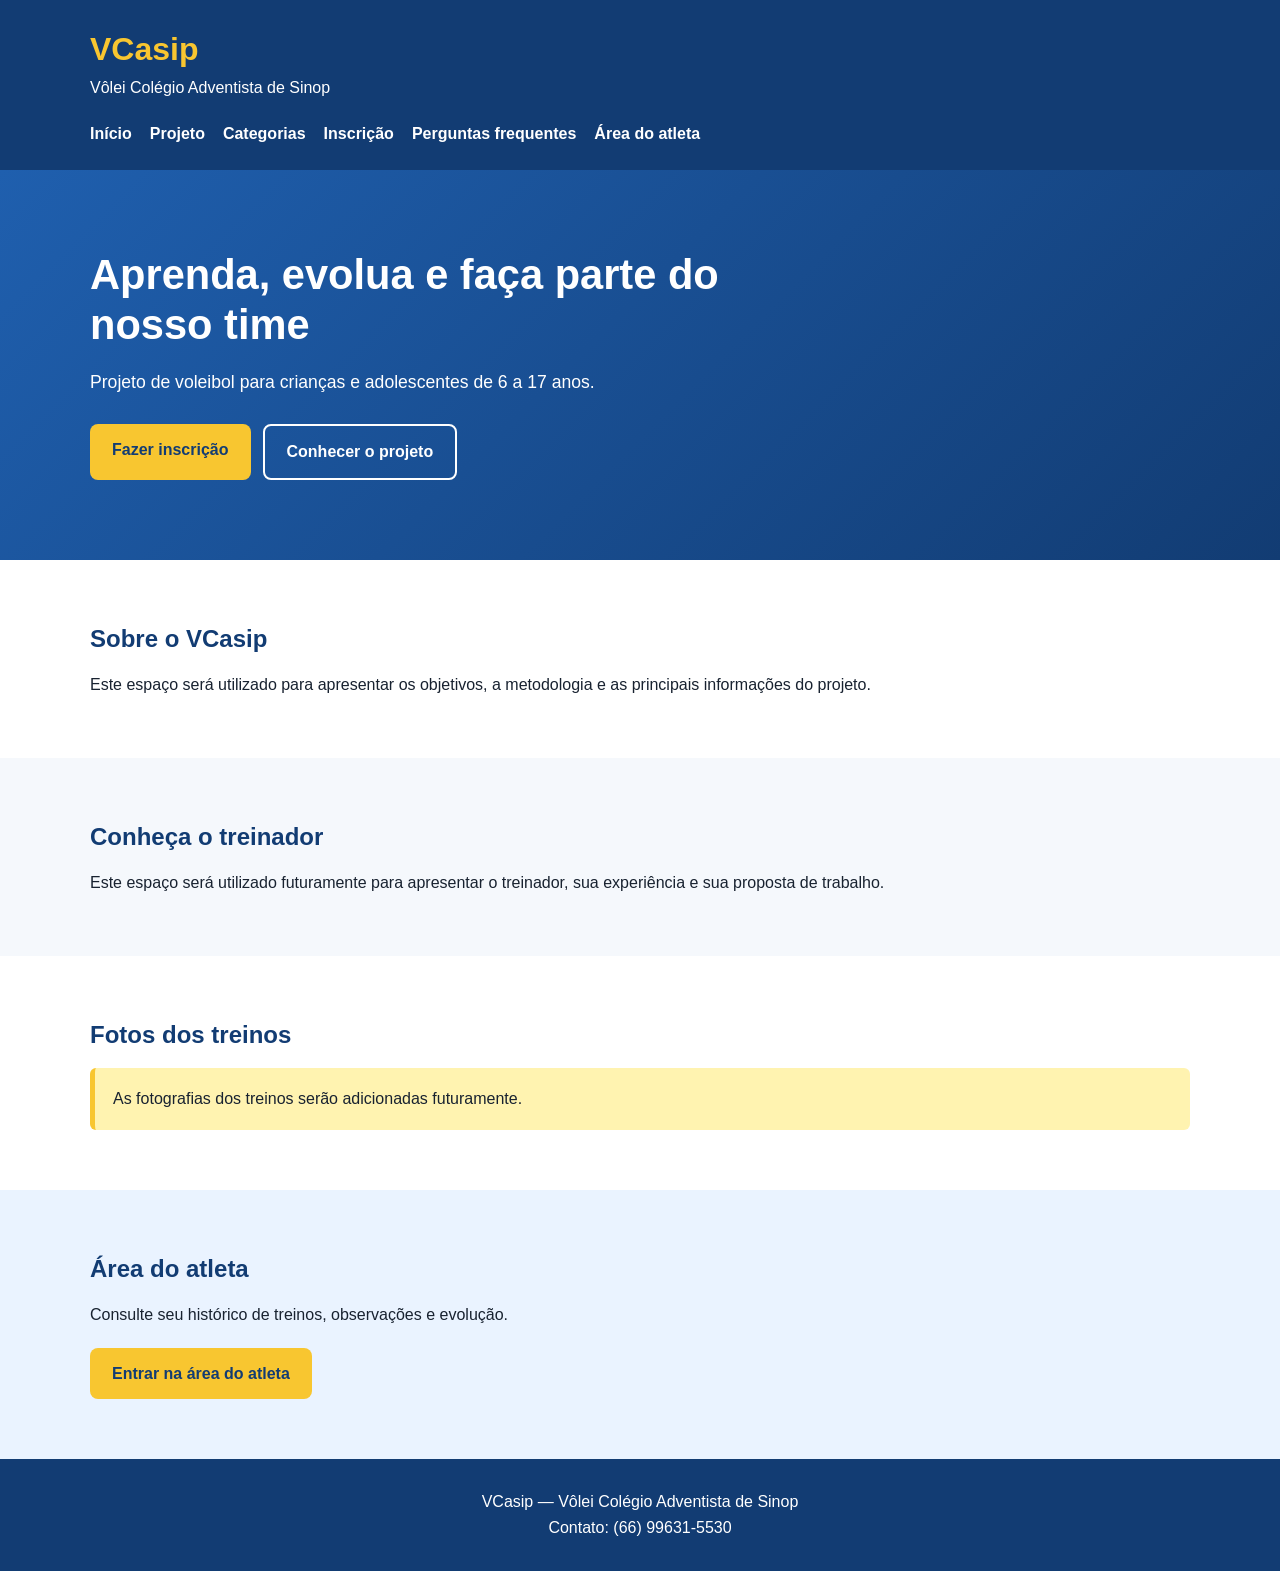
==== index.html @ a13bc0fa "Primeira versão do site VCasip" ====
<!DOCTYPE html>
<html lang="pt-BR">
<head>
    <meta charset="UTF-8">

    <meta
        name="viewport"
        content="width=device-width, initial-scale=1.0"
    >

    <meta
        name="description"
        content="Site oficial do Vôlei Colégio Adventista de Sinop - VCasip"
    >

    <title>VCasip | Vôlei Colégio Adventista de Sinop</title>

    <link rel="stylesheet" href="css/style.css">
</head>

<body>
    <header class="cabecalho">
        <div class="container">
            <h1>VCasip</h1>

            <p>Vôlei Colégio Adventista de Sinop</p>

            <nav>
                <a href="index.html">Início</a>
                <a href="sobre.html">Projeto</a>
                <a href="categorias.html">Categorias</a>
                <a href="inscricao.html">Inscrição</a>
                <a href="faq.html">Perguntas frequentes</a>
                <a href="atleta.html">Área do atleta</a>
            </nav>
        </div>
    </header>

    <main>
        <section class="destaque">
            <div class="container">
                <h2>Aprenda, evolua e faça parte do nosso time</h2>

                <p>
                    Projeto de voleibol para crianças e adolescentes
                    de 6 a 17 anos.
                </p>

                <div class="acoes">
                    <a class="botao principal" href="inscricao.html">
                        Fazer inscrição
                    </a>

                    <a class="botao secundario" href="sobre.html">
                        Conhecer o projeto
                    </a>
                </div>
            </div>
        </section>

        <section class="secao">
            <div class="container">
                <h2>Sobre o VCasip</h2>

                <p>
                    Este espaço será utilizado para apresentar os objetivos,
                    a metodologia e as principais informações do projeto.
                </p>
            </div>
        </section>

        <section class="secao">
            <div class="container">
                <h2>Conheça o treinador</h2>

                <p>
                    Este espaço será utilizado futuramente para apresentar
                    o treinador, sua experiência e sua proposta de trabalho.
                </p>
            </div>
        </section>

        <section class="secao">
            <div class="container">
                <h2>Fotos dos treinos</h2>

                <div class="aviso">
                    As fotografias dos treinos serão adicionadas futuramente.
                </div>
            </div>
        </section>

        <section class="secao chamada-atleta">
            <div class="container">
                <h2>Área do atleta</h2>

                <p>
                    Consulte seu histórico de treinos, observações e evolução.
                </p>

                <a class="botao principal" href="atleta.html">
                    Entrar na área do atleta
                </a>
            </div>
        </section>
    </main>

    <footer>
        <div class="container">
            <p>VCasip — Vôlei Colégio Adventista de Sinop</p>
            <p>Contato: (66) 99631-5530</p>
        </div>
    </footer>

    <script src="js/main.js"></script>
</body>
</html>
---- css/style.css ----
:root {
    --azul-escuro: #123c73;
    --azul-principal: #1f5fae;
    --azul-claro: #eaf3ff;
    --amarelo: #f8c630;
    --amarelo-claro: #fff3b0;
    --branco: #ffffff;
    --fundo: #f5f8fc;
    --texto: #182230;
    --cinza: #667085;
    --borda: #d8e0eb;
}

* {
    box-sizing: border-box;
    margin: 0;
    padding: 0;
}

body {
    background-color: var(--fundo);
    color: var(--texto);
    font-family: Arial, Helvetica, sans-serif;
    line-height: 1.6;
}

.container {
    width: min(1100px, 90%);
    margin: 0 auto;
}

.cabecalho {
    background-color: var(--azul-escuro);
    color: var(--branco);
    padding: 24px 0;
}

.cabecalho h1 {
    color: var(--amarelo);
    font-size: 2rem;
}

.cabecalho nav {
    display: flex;
    flex-wrap: wrap;
    gap: 18px;
    margin-top: 20px;
}

.cabecalho nav a {
    color: var(--branco);
    text-decoration: none;
    font-weight: bold;
}

.cabecalho nav a:hover {
    color: var(--amarelo);
}

.destaque {
    background:
        linear-gradient(
            135deg,
            var(--azul-principal),
            var(--azul-escuro)
        );
    color: var(--branco);
    padding: 80px 0;
}

.destaque h2 {
    max-width: 700px;
    font-size: 2.6rem;
    line-height: 1.2;
}

.destaque p {
    max-width: 650px;
    margin-top: 18px;
    font-size: 1.1rem;
}

.acoes {
    display: flex;
    flex-wrap: wrap;
    gap: 12px;
    margin-top: 28px;
}

.botao {
    display: inline-block;
    border-radius: 8px;
    padding: 13px 22px;
    text-decoration: none;
    font-weight: bold;
}

.botao.principal {
    background-color: var(--amarelo);
    color: var(--azul-escuro);
}

.botao.secundario {
    border: 2px solid var(--branco);
    color: var(--branco);
}

.secao {
    padding: 60px 0;
}

.secao:nth-child(even) {
    background-color: var(--branco);
}

.secao h2 {
    color: var(--azul-escuro);
    margin-bottom: 14px;
}

.aviso {
    border-left: 5px solid var(--amarelo);
    background-color: var(--amarelo-claro);
    border-radius: 6px;
    padding: 18px;
}

.chamada-atleta {
    background-color: var(--azul-claro);
}

.chamada-atleta .botao {
    margin-top: 20px;
}

footer {
    background-color: var(--azul-escuro);
    color: var(--branco);
    padding: 30px 0;
    text-align: center;
}

@media (max-width: 700px) {
    .cabecalho nav {
        flex-direction: column;
        gap: 10px;
    }

    .destaque {
        padding: 55px 0;
    }

    .destaque h2 {
        font-size: 2rem;
    }
}
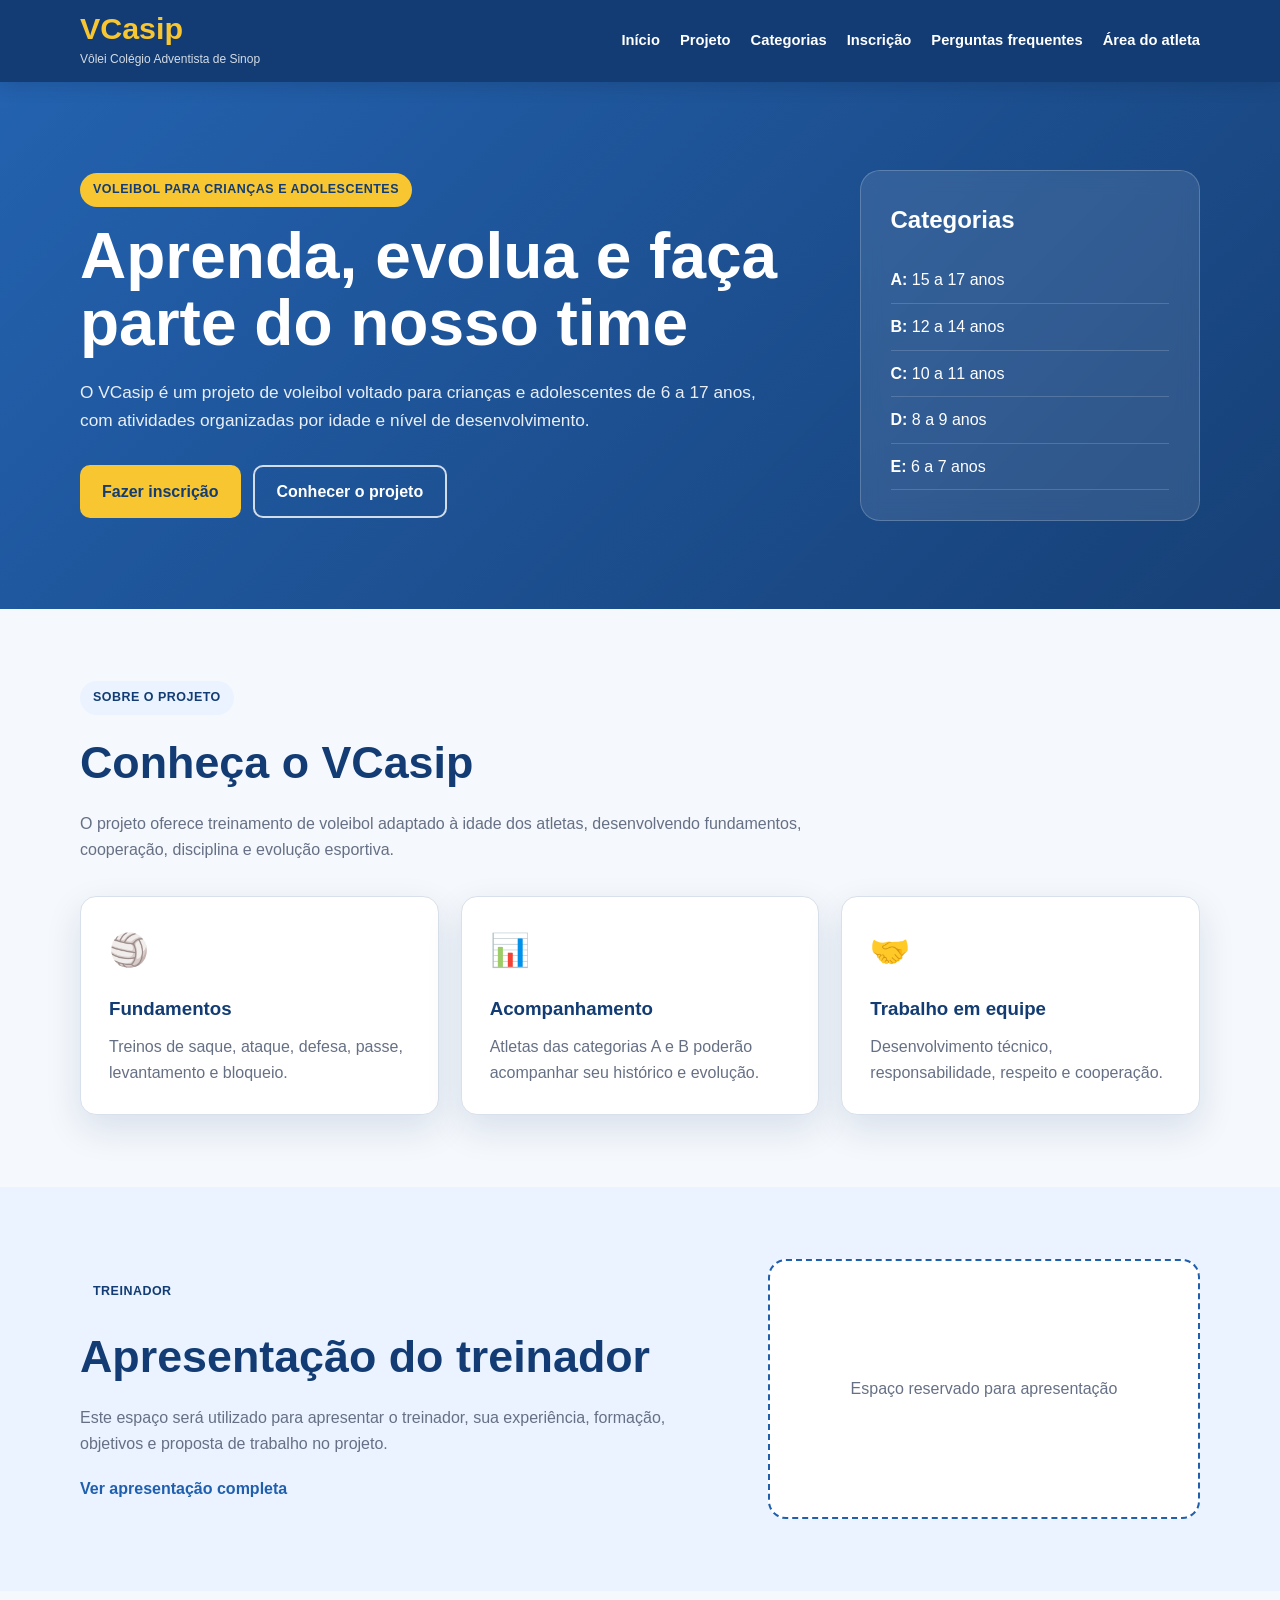
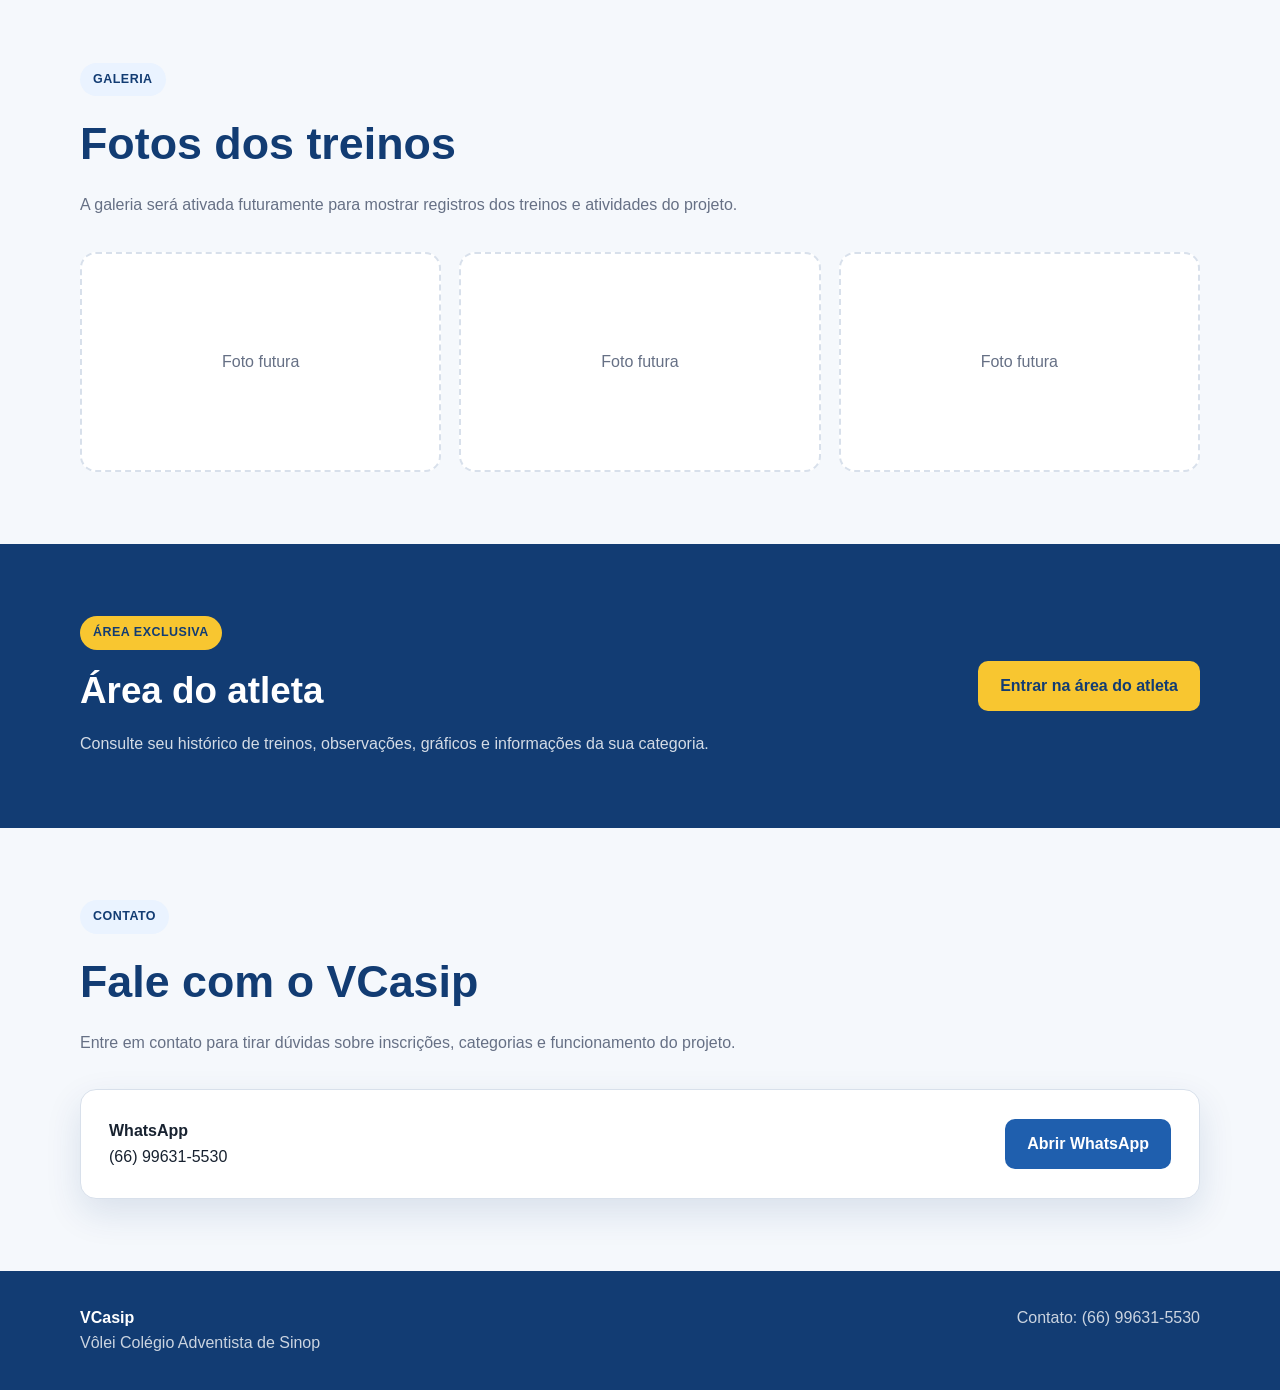
==== commit cb4efe77: "Cria pagina inicial e formulario de inscricao" ====
--- a/index.html
+++ b/index.html
@@ -20,12 +20,27 @@
 
 <body>
     <header class="cabecalho">
-        <div class="container">
-            <h1>VCasip</h1>
-
-            <p>Vôlei Colégio Adventista de Sinop</p>
-
-            <nav>
+        <div class="container cabecalho-conteudo">
+            <div class="identidade">
+                <a href="index.html" class="logo">
+                    VCasip
+                </a>
+
+                <span class="subtitulo-logo">
+                    Vôlei Colégio Adventista de Sinop
+                </span>
+            </div>
+
+            <button
+                class="botao-menu"
+                id="botao-menu"
+                aria-label="Abrir menu"
+                aria-expanded="false"
+            >
+                ☰
+            </button>
+
+            <nav class="menu" id="menu-principal">
                 <a href="index.html">Início</a>
                 <a href="sobre.html">Projeto</a>
                 <a href="categorias.html">Categorias</a>
@@ -37,78 +52,229 @@
     </header>
 
     <main>
-        <section class="destaque">
-            <div class="container">
-                <h2>Aprenda, evolua e faça parte do nosso time</h2>
-
-                <p>
-                    Projeto de voleibol para crianças e adolescentes
-                    de 6 a 17 anos.
-                </p>
-
-                <div class="acoes">
-                    <a class="botao principal" href="inscricao.html">
-                        Fazer inscrição
-                    </a>
-
-                    <a class="botao secundario" href="sobre.html">
-                        Conhecer o projeto
-                    </a>
+        <section class="hero">
+            <div class="container hero-conteudo">
+                <div class="hero-texto">
+                    <span class="etiqueta">
+                        Voleibol para crianças e adolescentes
+                    </span>
+
+                    <h1>
+                        Aprenda, evolua e faça parte do nosso time
+                    </h1>
+
+                    <p>
+                        O VCasip é um projeto de voleibol voltado para
+                        crianças e adolescentes de 6 a 17 anos, com
+                        atividades organizadas por idade e nível de
+                        desenvolvimento.
+                    </p>
+
+                    <div class="grupo-botoes">
+                        <a
+                            class="botao botao-amarelo"
+                            href="inscricao.html"
+                        >
+                            Fazer inscrição
+                        </a>
+
+                        <a
+                            class="botao botao-contorno"
+                            href="sobre.html"
+                        >
+                            Conhecer o projeto
+                        </a>
+                    </div>
+                </div>
+
+                <div class="hero-cartao">
+                    <h2>Categorias</h2>
+
+                    <ul>
+                        <li><strong>A:</strong> 15 a 17 anos</li>
+                        <li><strong>B:</strong> 12 a 14 anos</li>
+                        <li><strong>C:</strong> 10 a 11 anos</li>
+                        <li><strong>D:</strong> 8 a 9 anos</li>
+                        <li><strong>E:</strong> 6 a 7 anos</li>
+                    </ul>
                 </div>
             </div>
         </section>
 
         <section class="secao">
             <div class="container">
-                <h2>Sobre o VCasip</h2>
-
-                <p>
-                    Este espaço será utilizado para apresentar os objetivos,
-                    a metodologia e as principais informações do projeto.
-                </p>
+                <div class="cabecalho-secao">
+                    <span class="etiqueta etiqueta-azul">
+                        Sobre o projeto
+                    </span>
+
+                    <h2>Conheça o VCasip</h2>
+
+                    <p>
+                        O projeto oferece treinamento de voleibol adaptado
+                        à idade dos atletas, desenvolvendo fundamentos,
+                        cooperação, disciplina e evolução esportiva.
+                    </p>
+                </div>
+
+                <div class="grade-cards">
+                    <article class="card">
+                        <div class="icone-card">🏐</div>
+
+                        <h3>Fundamentos</h3>
+
+                        <p>
+                            Treinos de saque, ataque, defesa, passe,
+                            levantamento e bloqueio.
+                        </p>
+                    </article>
+
+                    <article class="card">
+                        <div class="icone-card">📊</div>
+
+                        <h3>Acompanhamento</h3>
+
+                        <p>
+                            Atletas das categorias A e B poderão acompanhar
+                            seu histórico e evolução.
+                        </p>
+                    </article>
+
+                    <article class="card">
+                        <div class="icone-card">🤝</div>
+
+                        <h3>Trabalho em equipe</h3>
+
+                        <p>
+                            Desenvolvimento técnico, responsabilidade,
+                            respeito e cooperação.
+                        </p>
+                    </article>
+                </div>
+            </div>
+        </section>
+
+        <section class="secao secao-azul-claro">
+            <div class="container duas-colunas">
+                <div>
+                    <span class="etiqueta etiqueta-azul">
+                        Treinador
+                    </span>
+
+                    <h2>Apresentação do treinador</h2>
+
+                    <p>
+                        Este espaço será utilizado para apresentar o
+                        treinador, sua experiência, formação, objetivos
+                        e proposta de trabalho no projeto.
+                    </p>
+
+                    <a
+                        href="sobre.html"
+                        class="link-destaque"
+                    >
+                        Ver apresentação completa
+                    </a>
+                </div>
+
+                <div class="cartao-placeholder">
+                    <span>Espaço reservado para apresentação</span>
+                </div>
             </div>
         </section>
 
         <section class="secao">
             <div class="container">
-                <h2>Conheça o treinador</h2>
-
-                <p>
-                    Este espaço será utilizado futuramente para apresentar
-                    o treinador, sua experiência e sua proposta de trabalho.
-                </p>
+                <div class="cabecalho-secao">
+                    <span class="etiqueta etiqueta-azul">
+                        Galeria
+                    </span>
+
+                    <h2>Fotos dos treinos</h2>
+
+                    <p>
+                        A galeria será ativada futuramente para mostrar
+                        registros dos treinos e atividades do projeto.
+                    </p>
+                </div>
+
+                <div class="galeria-placeholder">
+                    <div>Foto futura</div>
+                    <div>Foto futura</div>
+                    <div>Foto futura</div>
+                </div>
+            </div>
+        </section>
+
+        <section class="secao chamada">
+            <div class="container chamada-conteudo">
+                <div>
+                    <span class="etiqueta">
+                        Área exclusiva
+                    </span>
+
+                    <h2>Área do atleta</h2>
+
+                    <p>
+                        Consulte seu histórico de treinos, observações,
+                        gráficos e informações da sua categoria.
+                    </p>
+                </div>
+
+                <a
+                    href="atleta.html"
+                    class="botao botao-amarelo"
+                >
+                    Entrar na área do atleta
+                </a>
             </div>
         </section>
 
         <section class="secao">
             <div class="container">
-                <h2>Fotos dos treinos</h2>
-
-                <div class="aviso">
-                    As fotografias dos treinos serão adicionadas futuramente.
-                </div>
-            </div>
-        </section>
-
-        <section class="secao chamada-atleta">
-            <div class="container">
-                <h2>Área do atleta</h2>
-
-                <p>
-                    Consulte seu histórico de treinos, observações e evolução.
-                </p>
-
-                <a class="botao principal" href="atleta.html">
-                    Entrar na área do atleta
-                </a>
+                <div class="cabecalho-secao">
+                    <span class="etiqueta etiqueta-azul">
+                        Contato
+                    </span>
+
+                    <h2>Fale com o VCasip</h2>
+
+                    <p>
+                        Entre em contato para tirar dúvidas sobre inscrições,
+                        categorias e funcionamento do projeto.
+                    </p>
+                </div>
+
+                <div class="contato-card">
+                    <div>
+                        <strong>WhatsApp</strong>
+                        <p>(66) 99631-5530</p>
+                    </div>
+
+                    <a
+                        class="botao botao-azul"
+                        href="https://wa.me/5566996315530"
+                        target="_blank"
+                        rel="noopener noreferrer"
+                    >
+                        Abrir WhatsApp
+                    </a>
+                </div>
             </div>
         </section>
     </main>
 
-    <footer>
-        <div class="container">
-            <p>VCasip — Vôlei Colégio Adventista de Sinop</p>
-            <p>Contato: (66) 99631-5530</p>
+    <footer class="rodape">
+        <div class="container rodape-conteudo">
+            <div>
+                <strong>VCasip</strong>
+
+                <p>Vôlei Colégio Adventista de Sinop</p>
+            </div>
+
+            <div>
+                <p>Contato: (66) 99631-5530</p>
+            </div>
         </div>
     </footer>
 
--- a/css/style.css
+++ b/css/style.css
@@ -3,18 +3,28 @@
     --azul-principal: #1f5fae;
     --azul-claro: #eaf3ff;
     --amarelo: #f8c630;
-    --amarelo-claro: #fff3b0;
+    --amarelo-hover: #e7b51d;
+    --amarelo-claro: #fff4bd;
     --branco: #ffffff;
     --fundo: #f5f8fc;
     --texto: #182230;
     --cinza: #667085;
     --borda: #d8e0eb;
+    --sucesso: #137a42;
+    --sucesso-fundo: #e7f8ef;
+    --erro: #b42318;
+    --erro-fundo: #fff0ee;
+    --sombra: 0 14px 36px rgba(18, 60, 115, 0.12);
 }
 
 * {
     box-sizing: border-box;
     margin: 0;
     padding: 0;
+}
+
+html {
+    scroll-behavior: smooth;
 }
 
 body {
@@ -24,40 +34,334 @@
     line-height: 1.6;
 }
 
+a {
+    color: inherit;
+}
+
+button,
+input,
+select,
+textarea {
+    font: inherit;
+}
+
 .container {
-    width: min(1100px, 90%);
+    width: min(1120px, 90%);
     margin: 0 auto;
 }
 
 .cabecalho {
+    position: sticky;
+    top: 0;
+    z-index: 1000;
     background-color: var(--azul-escuro);
     color: var(--branco);
-    padding: 24px 0;
-}
-
-.cabecalho h1 {
+    box-shadow: 0 4px 18px rgba(0, 0, 0, 0.12);
+}
+
+.cabecalho-conteudo {
+    display: flex;
+    align-items: center;
+    justify-content: space-between;
+    min-height: 82px;
+    gap: 24px;
+}
+
+.identidade {
+    display: flex;
+    flex-direction: column;
+}
+
+.logo {
     color: var(--amarelo);
+    font-size: 1.9rem;
+    font-weight: 800;
+    line-height: 1;
+    text-decoration: none;
+}
+
+.subtitulo-logo {
+    margin-top: 6px;
+    font-size: 0.75rem;
+    color: rgba(255, 255, 255, 0.82);
+}
+
+.menu {
+    display: flex;
+    align-items: center;
+    flex-wrap: wrap;
+    gap: 20px;
+}
+
+.menu a {
+    color: var(--branco);
+    text-decoration: none;
+    font-size: 0.92rem;
+    font-weight: 700;
+}
+
+.menu a:hover {
+    color: var(--amarelo);
+}
+
+.botao-menu {
+    display: none;
+    border: 0;
+    background: transparent;
+    color: var(--branco);
+    font-size: 1.8rem;
+    cursor: pointer;
+}
+
+.hero {
+    background:
+        linear-gradient(
+            135deg,
+            rgba(31, 95, 174, 0.98),
+            rgba(18, 60, 115, 0.98)
+        );
+    color: var(--branco);
+    padding: 88px 0;
+}
+
+.hero-conteudo {
+    display: grid;
+    grid-template-columns: 1.5fr 0.7fr;
+    align-items: center;
+    gap: 50px;
+}
+
+.hero-texto h1 {
+    max-width: 760px;
+    margin-top: 16px;
+    font-size: clamp(2.3rem, 5vw, 4.5rem);
+    line-height: 1.05;
+}
+
+.hero-texto p {
+    max-width: 680px;
+    margin-top: 22px;
+    color: rgba(255, 255, 255, 0.9);
+    font-size: 1.08rem;
+}
+
+.etiqueta {
+    display: inline-block;
+    border-radius: 999px;
+    background-color: var(--amarelo);
+    color: var(--azul-escuro);
+    padding: 7px 13px;
+    font-size: 0.78rem;
+    font-weight: 800;
+    letter-spacing: 0.04em;
+    text-transform: uppercase;
+}
+
+.etiqueta-azul {
+    background-color: var(--azul-claro);
+    color: var(--azul-escuro);
+}
+
+.grupo-botoes {
+    display: flex;
+    flex-wrap: wrap;
+    gap: 12px;
+    margin-top: 30px;
+}
+
+.botao {
+    display: inline-flex;
+    align-items: center;
+    justify-content: center;
+    min-height: 48px;
+    border: 0;
+    border-radius: 10px;
+    padding: 12px 22px;
+    font-weight: 800;
+    text-decoration: none;
+    cursor: pointer;
+    transition:
+        transform 0.2s ease,
+        background-color 0.2s ease;
+}
+
+.botao:hover {
+    transform: translateY(-2px);
+}
+
+.botao-amarelo {
+    background-color: var(--amarelo);
+    color: var(--azul-escuro);
+}
+
+.botao-amarelo:hover {
+    background-color: var(--amarelo-hover);
+}
+
+.botao-azul {
+    background-color: var(--azul-principal);
+    color: var(--branco);
+}
+
+.botao-contorno {
+    border: 2px solid rgba(255, 255, 255, 0.8);
+    background-color: transparent;
+    color: var(--branco);
+}
+
+.hero-cartao {
+    border: 1px solid rgba(255, 255, 255, 0.2);
+    border-radius: 20px;
+    background-color: rgba(255, 255, 255, 0.1);
+    padding: 30px;
+    backdrop-filter: blur(10px);
+}
+
+.hero-cartao h2 {
+    margin-bottom: 18px;
+}
+
+.hero-cartao ul {
+    list-style: none;
+}
+
+.hero-cartao li {
+    border-bottom: 1px solid rgba(255, 255, 255, 0.16);
+    padding: 10px 0;
+}
+
+.secao {
+    padding: 72px 0;
+}
+
+.secao-azul-claro {
+    background-color: var(--azul-claro);
+}
+
+.cabecalho-secao {
+    max-width: 760px;
+    margin-bottom: 34px;
+}
+
+.cabecalho-secao h2,
+.duas-colunas h2 {
+    margin-top: 12px;
+    color: var(--azul-escuro);
+    font-size: clamp(1.8rem, 4vw, 2.8rem);
+}
+
+.cabecalho-secao p,
+.duas-colunas p {
+    margin-top: 12px;
+    color: var(--cinza);
+}
+
+.grade-cards {
+    display: grid;
+    grid-template-columns: repeat(3, 1fr);
+    gap: 22px;
+}
+
+.card {
+    border: 1px solid var(--borda);
+    border-radius: 16px;
+    background-color: var(--branco);
+    padding: 28px;
+    box-shadow: var(--sombra);
+}
+
+.icone-card {
+    margin-bottom: 18px;
     font-size: 2rem;
 }
 
-.cabecalho nav {
-    display: flex;
-    flex-wrap: wrap;
+.card h3 {
+    margin-bottom: 10px;
+    color: var(--azul-escuro);
+}
+
+.card p {
+    color: var(--cinza);
+}
+
+.duas-colunas {
+    display: grid;
+    grid-template-columns: 1.2fr 0.8fr;
+    align-items: center;
+    gap: 40px;
+}
+
+.link-destaque {
+    display: inline-block;
+    margin-top: 20px;
+    color: var(--azul-principal);
+    font-weight: 800;
+    text-decoration: none;
+}
+
+.cartao-placeholder {
+    display: grid;
+    min-height: 260px;
+    place-items: center;
+    border: 2px dashed var(--azul-principal);
+    border-radius: 18px;
+    background-color: var(--branco);
+    color: var(--cinza);
+    text-align: center;
+}
+
+.galeria-placeholder {
+    display: grid;
+    grid-template-columns: repeat(3, 1fr);
     gap: 18px;
-    margin-top: 20px;
-}
-
-.cabecalho nav a {
-    color: var(--branco);
-    text-decoration: none;
-    font-weight: bold;
-}
-
-.cabecalho nav a:hover {
-    color: var(--amarelo);
-}
-
-.destaque {
+}
+
+.galeria-placeholder div {
+    display: grid;
+    min-height: 220px;
+    place-items: center;
+    border: 2px dashed var(--borda);
+    border-radius: 16px;
+    background-color: var(--branco);
+    color: var(--cinza);
+}
+
+.chamada {
+    background-color: var(--azul-escuro);
+    color: var(--branco);
+}
+
+.chamada-conteudo {
+    display: flex;
+    align-items: center;
+    justify-content: space-between;
+    gap: 30px;
+}
+
+.chamada h2 {
+    margin-top: 12px;
+    font-size: 2.3rem;
+}
+
+.chamada p {
+    max-width: 650px;
+    margin-top: 10px;
+    color: rgba(255, 255, 255, 0.82);
+}
+
+.contato-card {
+    display: flex;
+    align-items: center;
+    justify-content: space-between;
+    gap: 24px;
+    border: 1px solid var(--borda);
+    border-radius: 16px;
+    background-color: var(--branco);
+    padding: 28px;
+    box-shadow: var(--sombra);
+}
+
+.topo-pagina {
     background:
         linear-gradient(
             135deg,
@@ -65,92 +369,211 @@
             var(--azul-escuro)
         );
     color: var(--branco);
-    padding: 80px 0;
-}
-
-.destaque h2 {
-    max-width: 700px;
-    font-size: 2.6rem;
-    line-height: 1.2;
-}
-
-.destaque p {
-    max-width: 650px;
-    margin-top: 18px;
-    font-size: 1.1rem;
-}
-
-.acoes {
-    display: flex;
-    flex-wrap: wrap;
-    gap: 12px;
-    margin-top: 28px;
-}
-
-.botao {
-    display: inline-block;
-    border-radius: 8px;
-    padding: 13px 22px;
-    text-decoration: none;
-    font-weight: bold;
-}
-
-.botao.principal {
-    background-color: var(--amarelo);
-    color: var(--azul-escuro);
-}
-
-.botao.secundario {
-    border: 2px solid var(--branco);
-    color: var(--branco);
-}
-
-.secao {
-    padding: 60px 0;
-}
-
-.secao:nth-child(even) {
+    padding: 64px 0;
+}
+
+.topo-pagina h1 {
+    margin-top: 12px;
+    font-size: clamp(2.1rem, 5vw, 3.7rem);
+}
+
+.topo-pagina p {
+    max-width: 720px;
+    margin-top: 14px;
+    color: rgba(255, 255, 255, 0.86);
+}
+
+.container-formulario {
+    max-width: 900px;
+}
+
+.formulario {
+    border: 1px solid var(--borda);
+    border-radius: 18px;
     background-color: var(--branco);
-}
-
-.secao h2 {
-    color: var(--azul-escuro);
-    margin-bottom: 14px;
-}
-
-.aviso {
-    border-left: 5px solid var(--amarelo);
-    background-color: var(--amarelo-claro);
-    border-radius: 6px;
-    padding: 18px;
-}
-
-.chamada-atleta {
+    padding: 34px;
+    box-shadow: var(--sombra);
+}
+
+.bloco-formulario + .bloco-formulario {
+    border-top: 1px solid var(--borda);
+    margin-top: 34px;
+    padding-top: 34px;
+}
+
+.bloco-formulario h2 {
+    margin-bottom: 24px;
+    color: var(--azul-escuro);
+}
+
+.grade-formulario {
+    display: grid;
+    grid-template-columns: repeat(2, 1fr);
+    gap: 20px;
+}
+
+.campo {
+    display: flex;
+    flex-direction: column;
+}
+
+.campo-largo {
+    grid-column: 1 / -1;
+}
+
+.campo label {
+    margin-bottom: 7px;
+    color: var(--azul-escuro);
+    font-weight: 700;
+}
+
+.campo input,
+.campo select,
+.campo textarea {
+    width: 100%;
+    border: 1px solid var(--borda);
+    border-radius: 9px;
+    background-color: var(--branco);
+    padding: 12px 13px;
+    color: var(--texto);
+    outline: none;
+}
+
+.campo input:focus,
+.campo select:focus,
+.campo textarea:focus {
+    border-color: var(--azul-principal);
+    box-shadow: 0 0 0 3px rgba(31, 95, 174, 0.12);
+}
+
+.campo input[readonly] {
     background-color: var(--azul-claro);
-}
-
-.chamada-atleta .botao {
-    margin-top: 20px;
-}
-
-footer {
+    color: var(--azul-escuro);
+    font-weight: 700;
+}
+
+.campo-checkbox {
+    display: flex;
+    align-items: flex-start;
+    gap: 10px;
+    margin-top: 22px;
+}
+
+.campo-checkbox input {
+    width: 18px;
+    height: 18px;
+    margin-top: 3px;
+}
+
+.mensagem-erro {
+    min-height: 18px;
+    margin-top: 5px;
+    color: var(--erro);
+    font-size: 0.82rem;
+}
+
+.campo-invalido {
+    border-color: var(--erro) !important;
+}
+
+.mensagem-formulario {
+    display: none;
+    border-radius: 10px;
+    margin-top: 24px;
+    padding: 14px;
+}
+
+.mensagem-formulario.sucesso {
+    display: block;
+    background-color: var(--sucesso-fundo);
+    color: var(--sucesso);
+}
+
+.mensagem-formulario.erro {
+    display: block;
+    background-color: var(--erro-fundo);
+    color: var(--erro);
+}
+
+.botao-enviar {
+    width: 100%;
+    margin-top: 24px;
+}
+
+.rodape {
     background-color: var(--azul-escuro);
     color: var(--branco);
-    padding: 30px 0;
-    text-align: center;
-}
-
-@media (max-width: 700px) {
-    .cabecalho nav {
+    padding: 34px 0;
+}
+
+.rodape-conteudo {
+    display: flex;
+    justify-content: space-between;
+    gap: 20px;
+}
+
+.rodape p {
+    color: rgba(255, 255, 255, 0.78);
+}
+
+@media (max-width: 860px) {
+    .botao-menu {
+        display: block;
+    }
+
+    .menu {
+        display: none;
+        position: absolute;
+        top: 82px;
+        left: 0;
+        width: 100%;
         flex-direction: column;
-        gap: 10px;
-    }
-
-    .destaque {
-        padding: 55px 0;
-    }
-
-    .destaque h2 {
-        font-size: 2rem;
+        align-items: flex-start;
+        background-color: var(--azul-escuro);
+        padding: 22px 5%;
+        box-shadow: 0 12px 20px rgba(0, 0, 0, 0.15);
+    }
+
+    .menu.aberto {
+        display: flex;
+    }
+
+    .hero-conteudo,
+    .duas-colunas {
+        grid-template-columns: 1fr;
+    }
+
+    .grade-cards,
+    .galeria-placeholder {
+        grid-template-columns: 1fr;
+    }
+
+    .chamada-conteudo,
+    .contato-card,
+    .rodape-conteudo {
+        align-items: flex-start;
+        flex-direction: column;
+    }
+}
+
+@media (max-width: 640px) {
+    .hero {
+        padding: 60px 0;
+    }
+
+    .secao {
+        padding: 54px 0;
+    }
+
+    .grade-formulario {
+        grid-template-columns: 1fr;
+    }
+
+    .campo-largo {
+        grid-column: auto;
+    }
+
+    .formulario {
+        padding: 22px;
     }
 }
